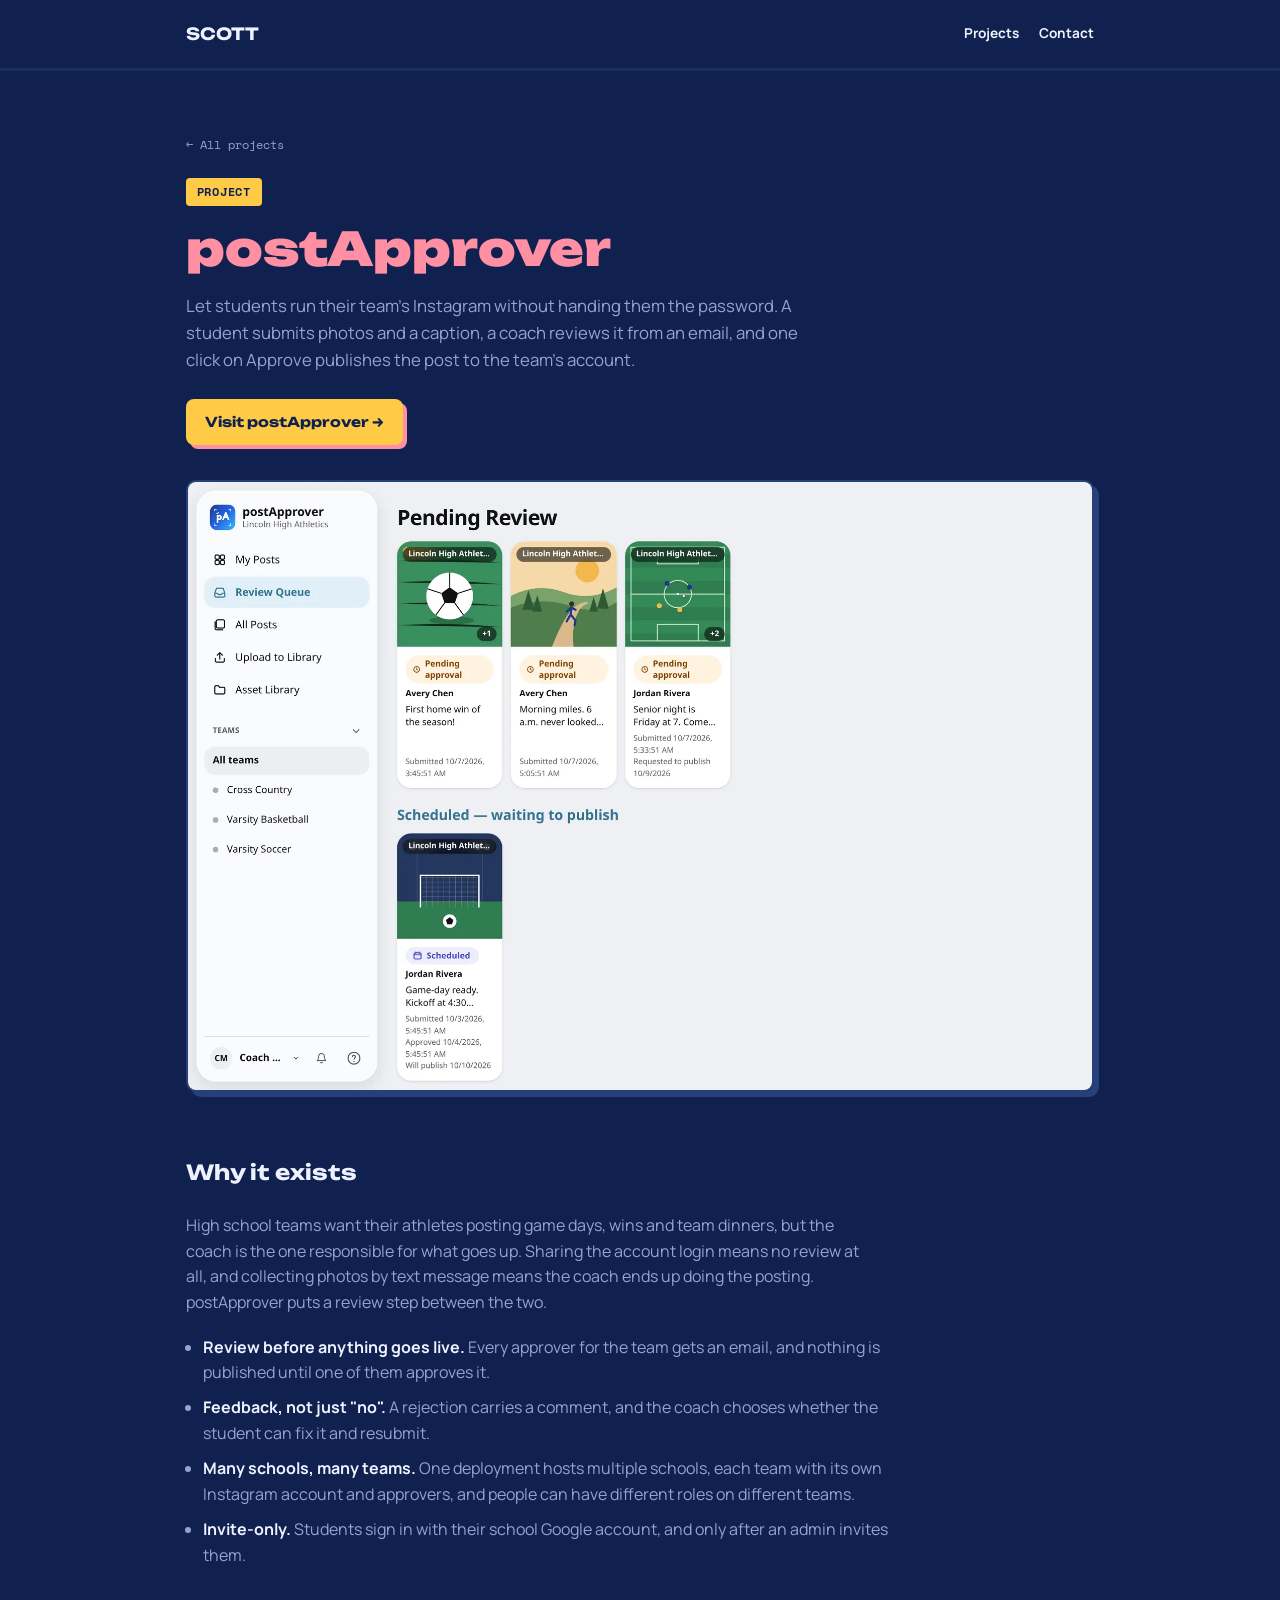
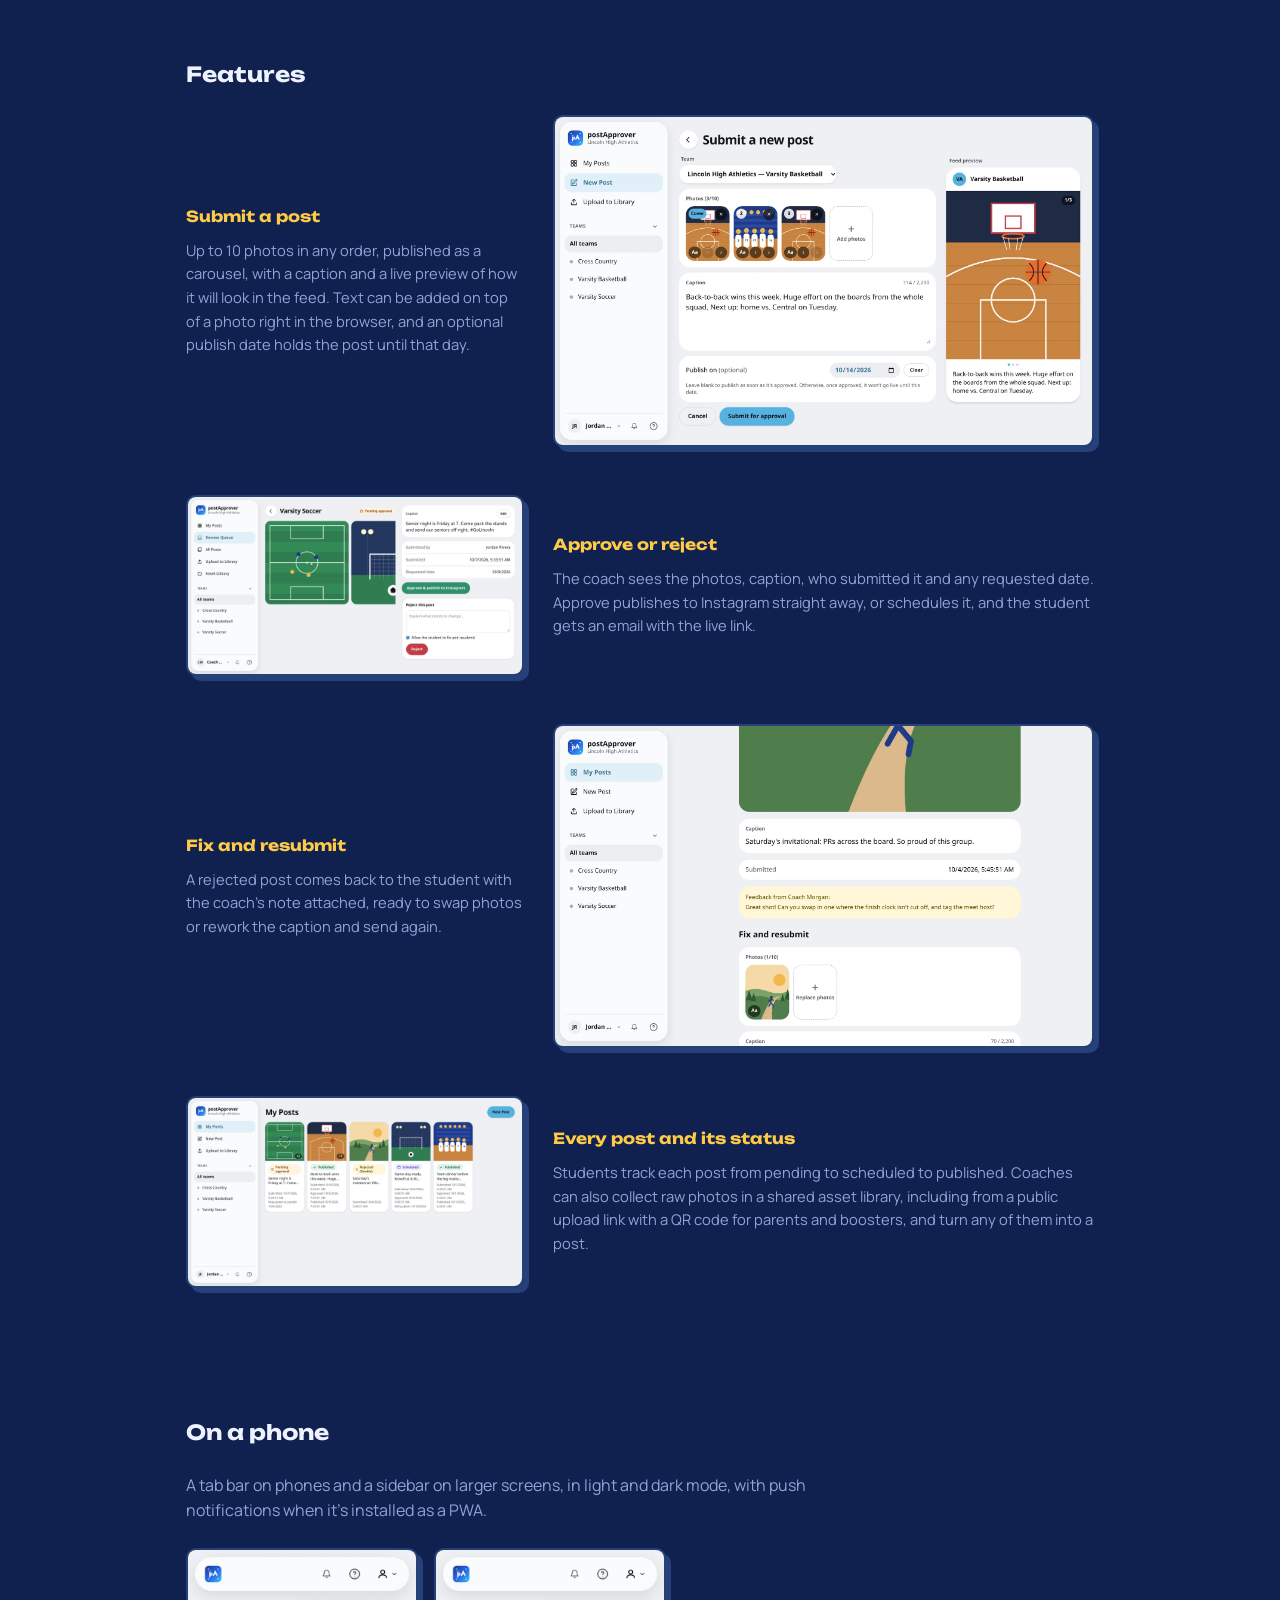
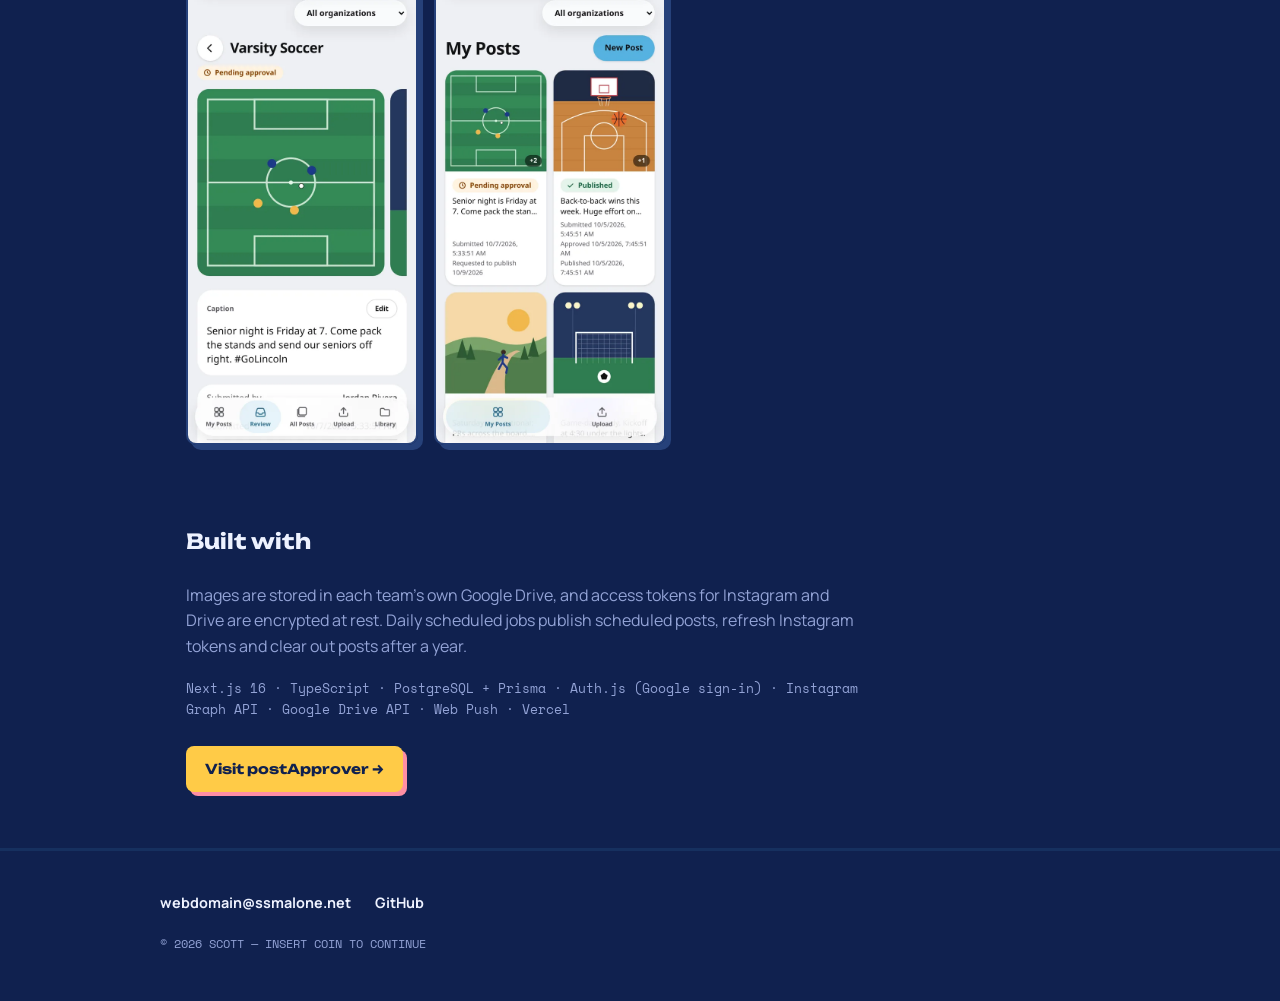
==== postapprover.html @ ae624ba3 "Add postApprover project page with screenshots Co-Authored-By: Claude Opus 5.5 <noreply@anthropic.co" ====
<!doctype html>
<html lang="en">
<head>
  <meta charset="UTF-8" />
  <meta name="viewport" content="width=device-width, initial-scale=1.0" />
  <title>postApprover — Scott</title>
  <meta name="description" content="postApprover — students submit Instagram posts for their team, a coach approves by email, and approval publishes the post." />
  <link rel="preconnect" href="https://fonts.googleapis.com" />
  <link rel="preconnect" href="https://fonts.gstatic.com" crossorigin />
  <link href="https://fonts.googleapis.com/css2?family=Unbounded:wght@500;700;900&family=Manrope:wght@400;500;700&family=Space+Mono:wght@400;700&display=swap" rel="stylesheet" />
  <link rel="stylesheet" href="style.css" />
  <!-- Google tag (gtag.js) -->
  <script async src="https://www.googletagmanager.com/gtag/js?id=G-P2JP9ST1FZ"></script>
  <script>
    window.dataLayer = window.dataLayer || [];
    function gtag(){dataLayer.push(arguments);}
    gtag('js', new Date());

    gtag('config', 'G-P2JP9ST1FZ');
  </script>
</head>
<body>
  <header class="site-header">
    <nav class="nav">
      <a class="brand" href="index.html">SCOTT</a>
      <div class="nav-links">
        <a href="index.html#projects">Projects</a>
        <a href="#contact">Contact</a>
      </div>
    </nav>
  </header>

  <main id="top">
    <section class="hero project-hero">
      <a class="back-link" href="index.html#projects">&larr; All projects</a>
      <span class="tag">Project</span>
      <h1><span>postApprover</span></h1>
      <p class="lede">Let students run their team's Instagram without handing them the password. A student submits photos and a caption, a coach reviews it from an email, and one click on Approve publishes the post to the team's account.</p>
      <div class="cta-row">
        <a class="button" href="https://pa.ssmalone.net" target="_blank" rel="noopener">Visit postApprover &rarr;</a>
      </div>
      <figure class="shot">
        <img src="images/postapprover/review-queue.webp" width="1800" height="1209" alt="The postApprover Review Queue: posts pending approval from students, and a post scheduled to publish" />
      </figure>
    </section>

    <section class="detail">
      <h2>Why it exists</h2>
      <p>High school teams want their athletes posting game days, wins and team dinners, but the coach is the one responsible for what goes up. Sharing the account login means no review at all, and collecting photos by text message means the coach ends up doing the posting. postApprover puts a review step between the two.</p>
      <ul class="points">
        <li><strong>Review before anything goes live.</strong> Every approver for the team gets an email, and nothing is published until one of them approves it.</li>
        <li><strong>Feedback, not just "no".</strong> A rejection carries a comment, and the coach chooses whether the student can fix it and resubmit.</li>
        <li><strong>Many schools, many teams.</strong> One deployment hosts multiple schools, each team with its own Instagram account and approvers, and people can have different roles on different teams.</li>
        <li><strong>Invite-only.</strong> Students sign in with their school Google account, and only after an admin invites them.</li>
      </ul>
    </section>

    <section class="detail">
      <h2>Features</h2>

      <div class="feature">
        <div class="feature-text">
          <h3>Submit a post</h3>
          <p>Up to 10 photos in any order, published as a carousel, with a caption and a live preview of how it will look in the feed. Text can be added on top of a photo right in the browser, and an optional publish date holds the post until that day.</p>
        </div>
        <figure class="shot">
          <img src="images/postapprover/new-post.webp" width="1800" height="1097" loading="lazy" alt="Submitting a new post in postApprover: three photos, a caption, an optional publish date and a feed preview" />
        </figure>
      </div>

      <div class="feature">
        <div class="feature-text">
          <h3>Approve or reject</h3>
          <p>The coach sees the photos, caption, who submitted it and any requested date. Approve publishes to Instagram straight away, or schedules it, and the student gets an email with the live link.</p>
        </div>
        <figure class="shot">
          <img src="images/postapprover/review-detail.webp" width="1800" height="956" loading="lazy" alt="A coach reviewing a post in postApprover with Approve and publish to Instagram and Reject buttons" />
        </figure>
      </div>

      <div class="feature">
        <div class="feature-text">
          <h3>Fix and resubmit</h3>
          <p>A rejected post comes back to the student with the coach's note attached, ready to swap photos or rework the caption and send again.</p>
        </div>
        <figure class="shot">
          <img src="images/postapprover/feedback.webp" width="1800" height="1069" loading="lazy" alt="A rejected post in postApprover showing the coach's feedback above a Fix and resubmit form" />
        </figure>
      </div>

      <div class="feature">
        <div class="feature-text">
          <h3>Every post and its status</h3>
          <p>Students track each post from pending to scheduled to published. Coaches can also collect raw photos in a shared asset library, including from a public upload link with a QR code for parents and boosters, and turn any of them into a post.</p>
        </div>
        <figure class="shot">
          <img src="images/postapprover/my-posts.webp" width="1800" height="1012" loading="lazy" alt="My Posts in postApprover: posts that are pending, published, rejected and scheduled" />
        </figure>
      </div>
    </section>

    <section class="detail">
      <h2>On a phone</h2>
      <p>A tab bar on phones and a sidebar on larger screens, in light and dark mode, with push notifications when it's installed as a PWA.</p>
      <div class="phones phones-2">
        <img src="images/postapprover/phone-review.webp" width="600" height="1298" loading="lazy" alt="postApprover on a phone: reviewing a post" />
        <img src="images/postapprover/phone-posts.webp" width="600" height="1298" loading="lazy" alt="postApprover on a phone: My Posts" />
      </div>
    </section>

    <section class="detail">
      <h2>Built with</h2>
      <p>Images are stored in each team's own Google Drive, and access tokens for Instagram and Drive are encrypted at rest. Daily scheduled jobs publish scheduled posts, refresh Instagram tokens and clear out posts after a year.</p>
      <p class="stack">Next.js 16 &middot; TypeScript &middot; PostgreSQL + Prisma &middot; Auth.js (Google sign-in) &middot; Instagram Graph API &middot; Google Drive API &middot; Web Push &middot; Vercel</p>
      <div class="cta-row">
        <a class="button" href="https://pa.ssmalone.net" target="_blank" rel="noopener">Visit postApprover &rarr;</a>
      </div>
    </section>
  </main>

  <footer id="contact" class="site-footer">
    <div class="links">
      <a href="mailto:webdomain@ssmalone.net">webdomain@ssmalone.net</a>
      <a href="https://github.com/" target="_blank" rel="noopener">GitHub</a>
    </div>
    <p class="copyright">&copy; <span id="year"></span> SCOTT — INSERT COIN TO CONTINUE</p>
  </footer>

  <script>
    document.getElementById('year').textContent = new Date().getFullYear();
  </script>
</body>
</html>
---- style.css ----
:root {
  --bg: #10214f;
  --fg: #eef2ff;
  --muted: #93a3d6;
  --accent: #ff8fa3;
  --accent2: #ffcb47;
  --card-bg: #16305f;
  --border: #26417a;
  --max-width: 960px;
}

* {
  box-sizing: border-box;
}

body {
  margin: 0;
  font-family: "Manrope", system-ui, -apple-system, "Segoe UI", Roboto, Helvetica, Arial, sans-serif;
  background: var(--bg);
  color: var(--fg);
  line-height: 1.6;
}

a {
  color: var(--fg);
  text-decoration: none;
}

.display {
  font-family: "Unbounded", sans-serif;
}

.site-header {
  padding: 1.3rem 0;
  border-bottom: 3px solid var(--card-bg);
}

.nav {
  max-width: var(--max-width);
  margin: 0 auto;
  padding: 0 1.6rem;
  display: flex;
  justify-content: space-between;
  align-items: center;
  flex-wrap: wrap;
  gap: 0.6rem;
}

.brand {
  font-family: "Unbounded", sans-serif;
  font-weight: 700;
  font-size: 1.05rem;
  color: var(--fg);
}

.nav-links {
  display: flex;
  gap: 1.3rem;
}

.nav-links a {
  font-size: 0.85rem;
  font-weight: 700;
}

.nav-links a:hover {
  color: var(--accent2);
}

main {
  max-width: var(--max-width);
  margin: 0 auto;
  padding: 0 1.6rem;
}

.hero {
  padding: 4rem 0 3rem;
}

.hero .tag {
  display: inline-block;
  font-family: "Space Mono", monospace;
  font-size: 0.72rem;
  color: var(--bg);
  background: var(--accent2);
  padding: 0.3rem 0.7rem;
  border-radius: 4px;
  text-transform: uppercase;
  letter-spacing: 0.06em;
  margin-bottom: 1.1rem;
  font-weight: 700;
}

.hero h1 {
  font-family: "Unbounded", sans-serif;
  font-weight: 900;
  font-size: 2.9rem;
  line-height: 1.08;
  margin: 0;
  text-wrap: balance;
}

.hero h1 span {
  color: var(--accent);
}

section h2 {
  font-family: "Unbounded", sans-serif;
  font-size: 1.3rem;
  margin: 0 0 1.5rem;
}

.projects {
  padding: 2.5rem 0;
}

.project-grid {
  display: grid;
  grid-template-columns: repeat(auto-fit, minmax(230px, 1fr));
  gap: 1.15rem;
}

.project-card {
  background: var(--card-bg);
  border: 2px solid var(--border);
  border-radius: 12px;
  padding: 1.35rem;
  box-shadow: 5px 5px 0 var(--border);
}

.project-card h3 {
  font-family: "Unbounded", sans-serif;
  font-size: 0.95rem;
  margin: 0 0 0.6rem;
  color: var(--accent2);
}

.project-card p {
  color: var(--muted);
  font-size: 0.88rem;
  margin: 0;
  line-height: 1.55;
}

.site-footer {
  border-top: 3px solid var(--card-bg);
  margin-top: 1rem;
  padding: 2.5rem 1.6rem 3rem;
}

.site-footer .links {
  max-width: var(--max-width);
  margin: 0 auto;
  display: flex;
  gap: 1.5rem;
  font-size: 0.9rem;
  font-weight: 700;
  margin-bottom: 1.25rem;
}

.site-footer .links a:hover {
  color: var(--accent2);
}

.copyright {
  max-width: var(--max-width);
  margin: 0 auto;
  font-family: "Space Mono", monospace;
  color: var(--muted);
  font-size: 0.75rem;
}

.project-card h3 a {
  color: inherit;
}

.project-card h3 a:hover {
  color: var(--accent);
}

.card-links {
  display: flex;
  flex-wrap: wrap;
  gap: 0.4rem 1rem;
  margin-top: 0.9rem;
  font-family: "Space Mono", monospace;
  font-size: 0.75rem;
  font-weight: 700;
}

.card-links a {
  color: var(--accent);
}

.card-links a:hover {
  color: var(--accent2);
}

/* Project detail pages */

.project-hero {
  padding-bottom: 1.5rem;
}

.back-link {
  display: block;
  font-family: "Space Mono", monospace;
  font-size: 0.78rem;
  color: var(--muted);
  margin-bottom: 1.4rem;
}

.back-link:hover {
  color: var(--accent2);
}

.lede {
  color: var(--muted);
  font-size: 1.05rem;
  max-width: 640px;
  margin: 1.2rem 0 0;
}

.cta-row {
  margin: 1.6rem 0 0;
}

.button {
  display: inline-block;
  font-family: "Unbounded", sans-serif;
  font-weight: 700;
  font-size: 0.85rem;
  color: var(--bg);
  background: var(--accent2);
  padding: 0.75rem 1.2rem;
  border-radius: 8px;
  box-shadow: 4px 4px 0 var(--accent);
  transition: transform 0.1s, box-shadow 0.1s;
}

.button:hover {
  transform: translate(2px, 2px);
  box-shadow: 2px 2px 0 var(--accent);
}

.shot {
  margin: 2.2rem 0 0;
}

.shot img,
.phones img {
  display: block;
  width: 100%;
  height: auto;
  border-radius: 10px;
  border: 2px solid var(--border);
  box-shadow: 5px 5px 0 var(--border);
}

.detail {
  padding: 2.5rem 0;
}

.detail > p {
  color: var(--muted);
  max-width: 680px;
  margin: 0 0 1.2rem;
}

.points {
  margin: 0;
  padding-left: 1.1rem;
  color: var(--muted);
  max-width: 720px;
}

.points li {
  margin-bottom: 0.6rem;
}

.points strong {
  color: var(--fg);
}

.feature {
  display: grid;
  grid-template-columns: 1fr 1.6fr;
  gap: 1.8rem;
  align-items: center;
  margin-bottom: 3rem;
}

.feature:nth-of-type(even) .feature-text {
  order: 2;
}

.feature .shot {
  margin: 0;
}

.feature-text h3 {
  font-family: "Unbounded", sans-serif;
  font-size: 0.95rem;
  color: var(--accent2);
  margin: 0 0 0.6rem;
}

.feature-text p {
  color: var(--muted);
  font-size: 0.92rem;
  margin: 0;
}

.duo {
  display: grid;
  grid-template-columns: repeat(auto-fit, minmax(260px, 1fr));
  gap: 1.8rem;
}

.duo .shot {
  margin-top: 1.1rem;
}

.phones {
  display: grid;
  grid-template-columns: repeat(4, 1fr);
  gap: 1rem;
  margin-top: 1.5rem;
}

.phones-2 {
  grid-template-columns: repeat(2, 1fr);
  max-width: 480px;
}

.stack {
  font-family: "Space Mono", monospace;
  font-size: 0.82rem;
}

@media (max-width: 720px) {
  .feature {
    grid-template-columns: 1fr;
    gap: 1rem;
  }

  .feature:nth-of-type(even) .feature-text {
    order: 0;
  }

  .phones {
    grid-template-columns: repeat(2, 1fr);
  }
}

@media (max-width: 480px) {
  .hero h1 {
    font-size: 2.1rem;
  }
}
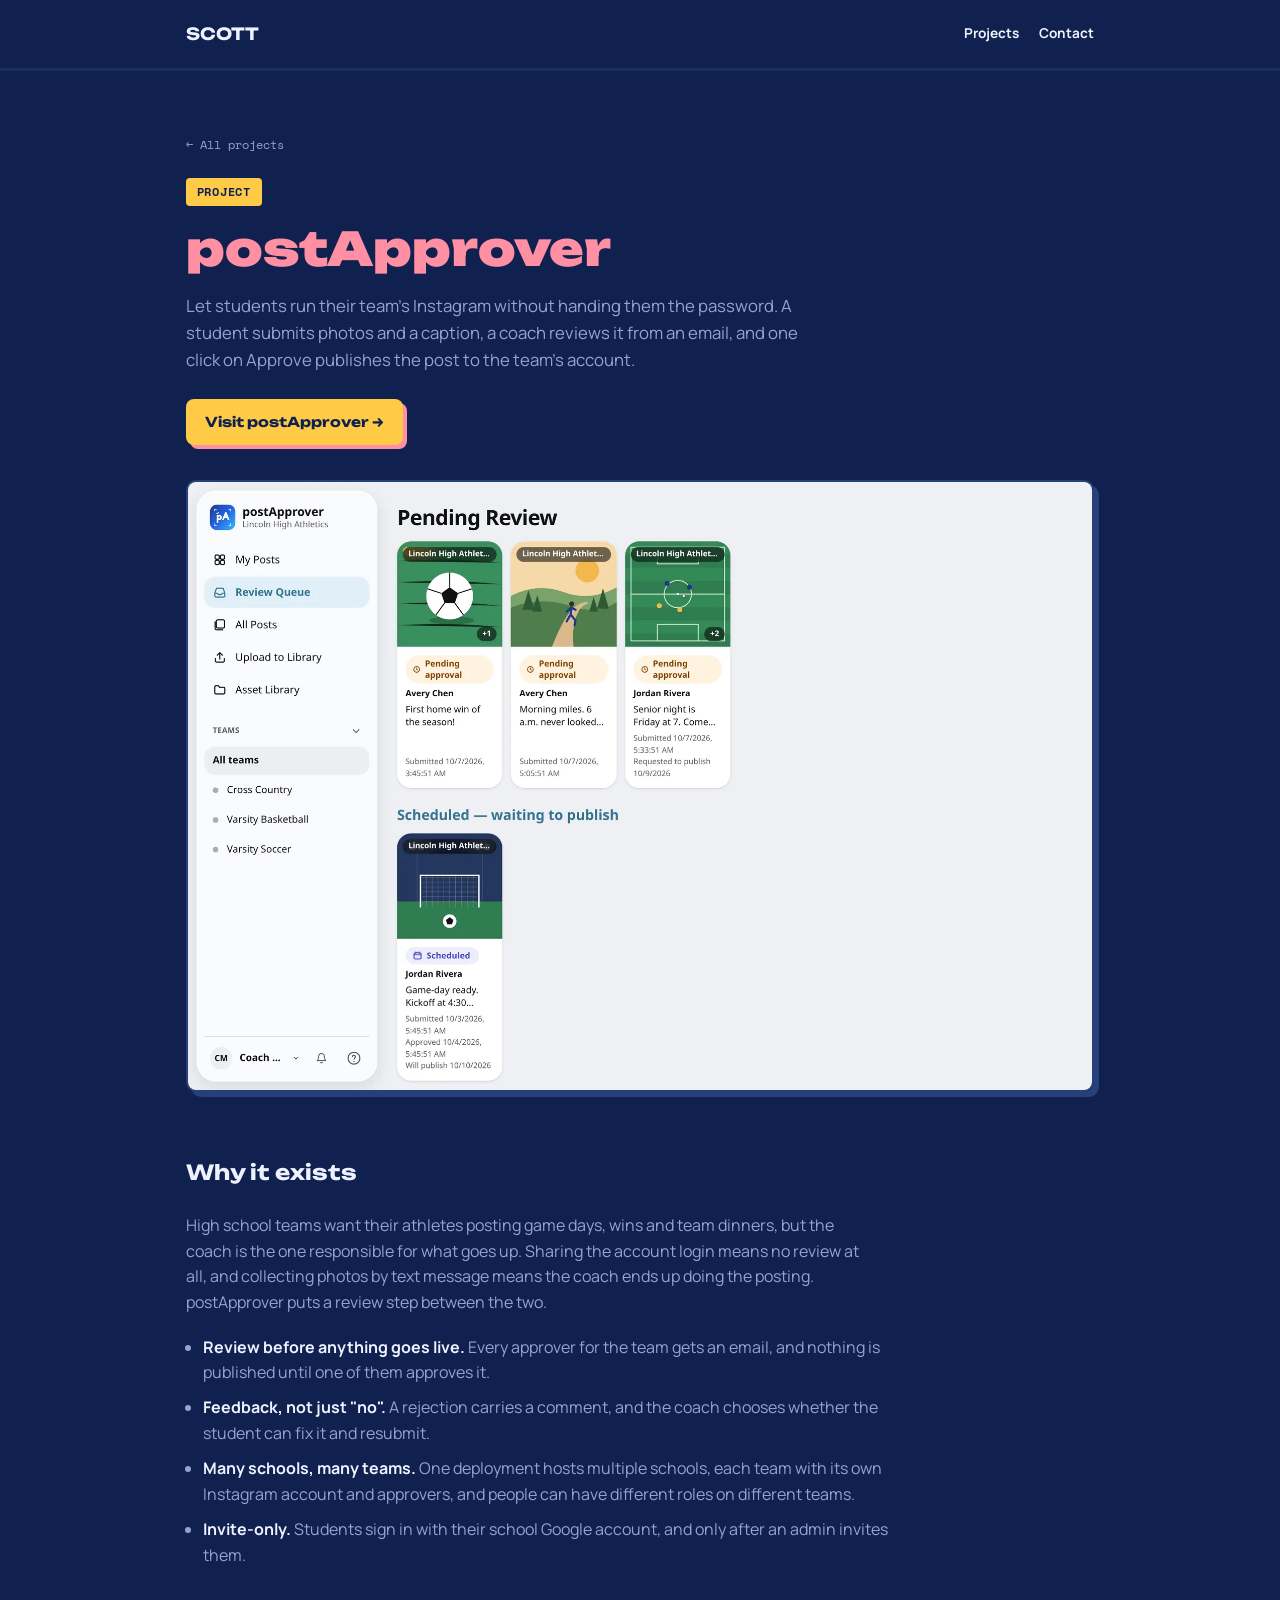
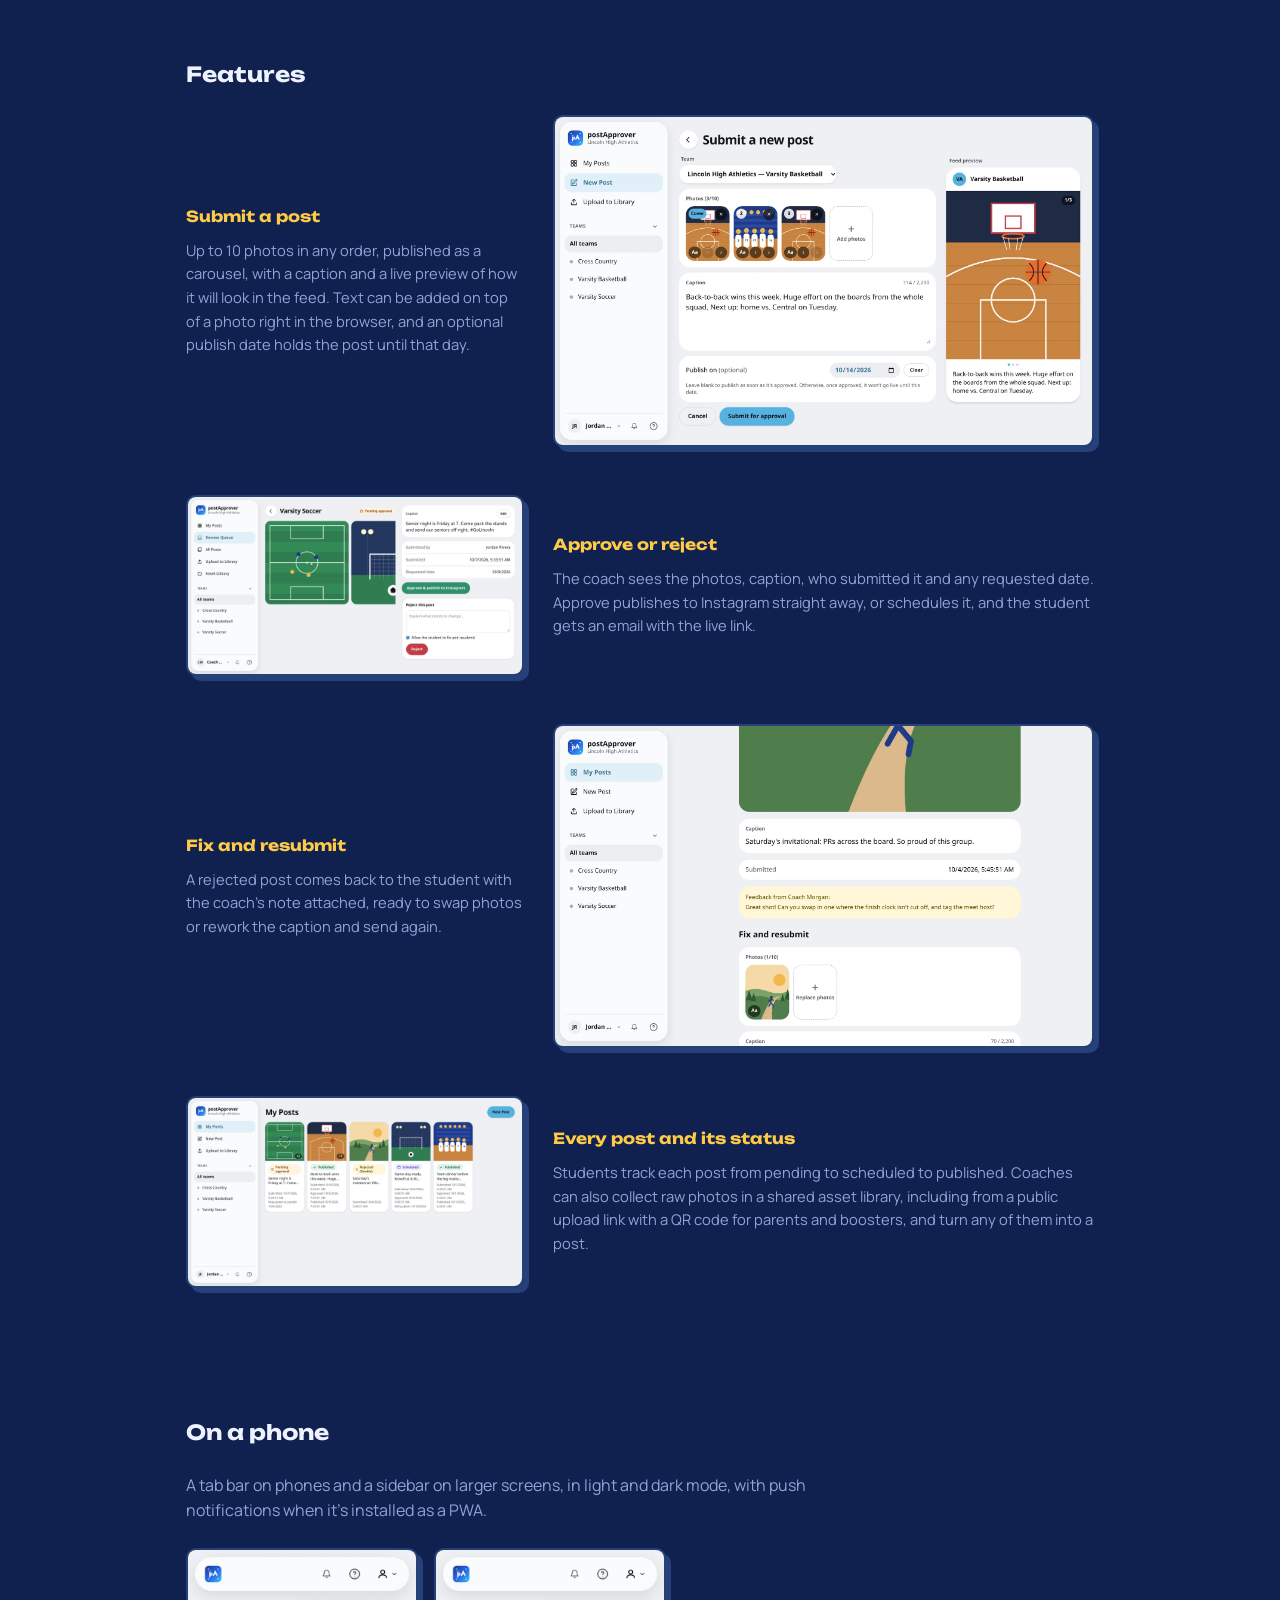
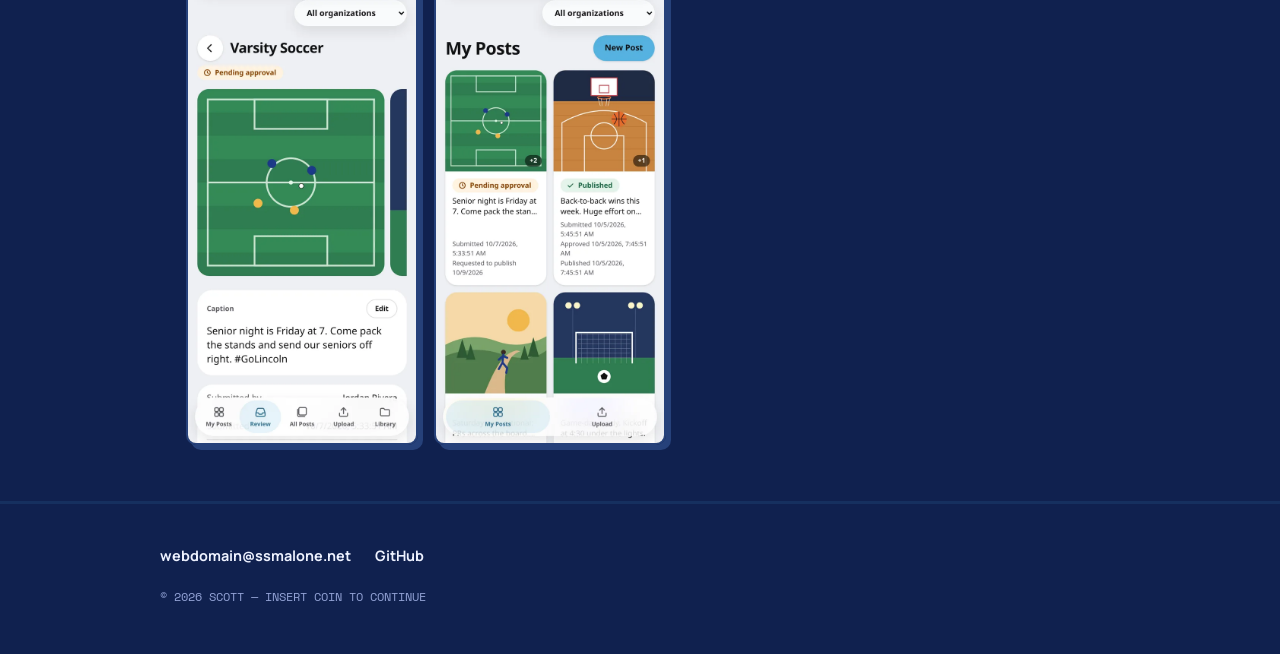
==== commit 6dc817f9: "Remove Built with section from project pages Co-Authored-By: Claude Opus 5.5 <noreply@anthropic.com>" ====
--- a/postapprover.html
+++ b/postapprover.html
@@ -107,15 +107,6 @@
         <img src="images/postapprover/phone-posts.webp" width="600" height="1298" loading="lazy" alt="postApprover on a phone: My Posts" />
       </div>
     </section>
-
-    <section class="detail">
-      <h2>Built with</h2>
-      <p>Images are stored in each team's own Google Drive, and access tokens for Instagram and Drive are encrypted at rest. Daily scheduled jobs publish scheduled posts, refresh Instagram tokens and clear out posts after a year.</p>
-      <p class="stack">Next.js 16 &middot; TypeScript &middot; PostgreSQL + Prisma &middot; Auth.js (Google sign-in) &middot; Instagram Graph API &middot; Google Drive API &middot; Web Push &middot; Vercel</p>
-      <div class="cta-row">
-        <a class="button" href="https://pa.ssmalone.net" target="_blank" rel="noopener">Visit postApprover &rarr;</a>
-      </div>
-    </section>
   </main>
 
   <footer id="contact" class="site-footer">
--- a/style.css
+++ b/style.css
@@ -333,11 +333,6 @@
   max-width: 480px;
 }
 
-.stack {
-  font-family: "Space Mono", monospace;
-  font-size: 0.82rem;
-}
-
 @media (max-width: 720px) {
   .feature {
     grid-template-columns: 1fr;
